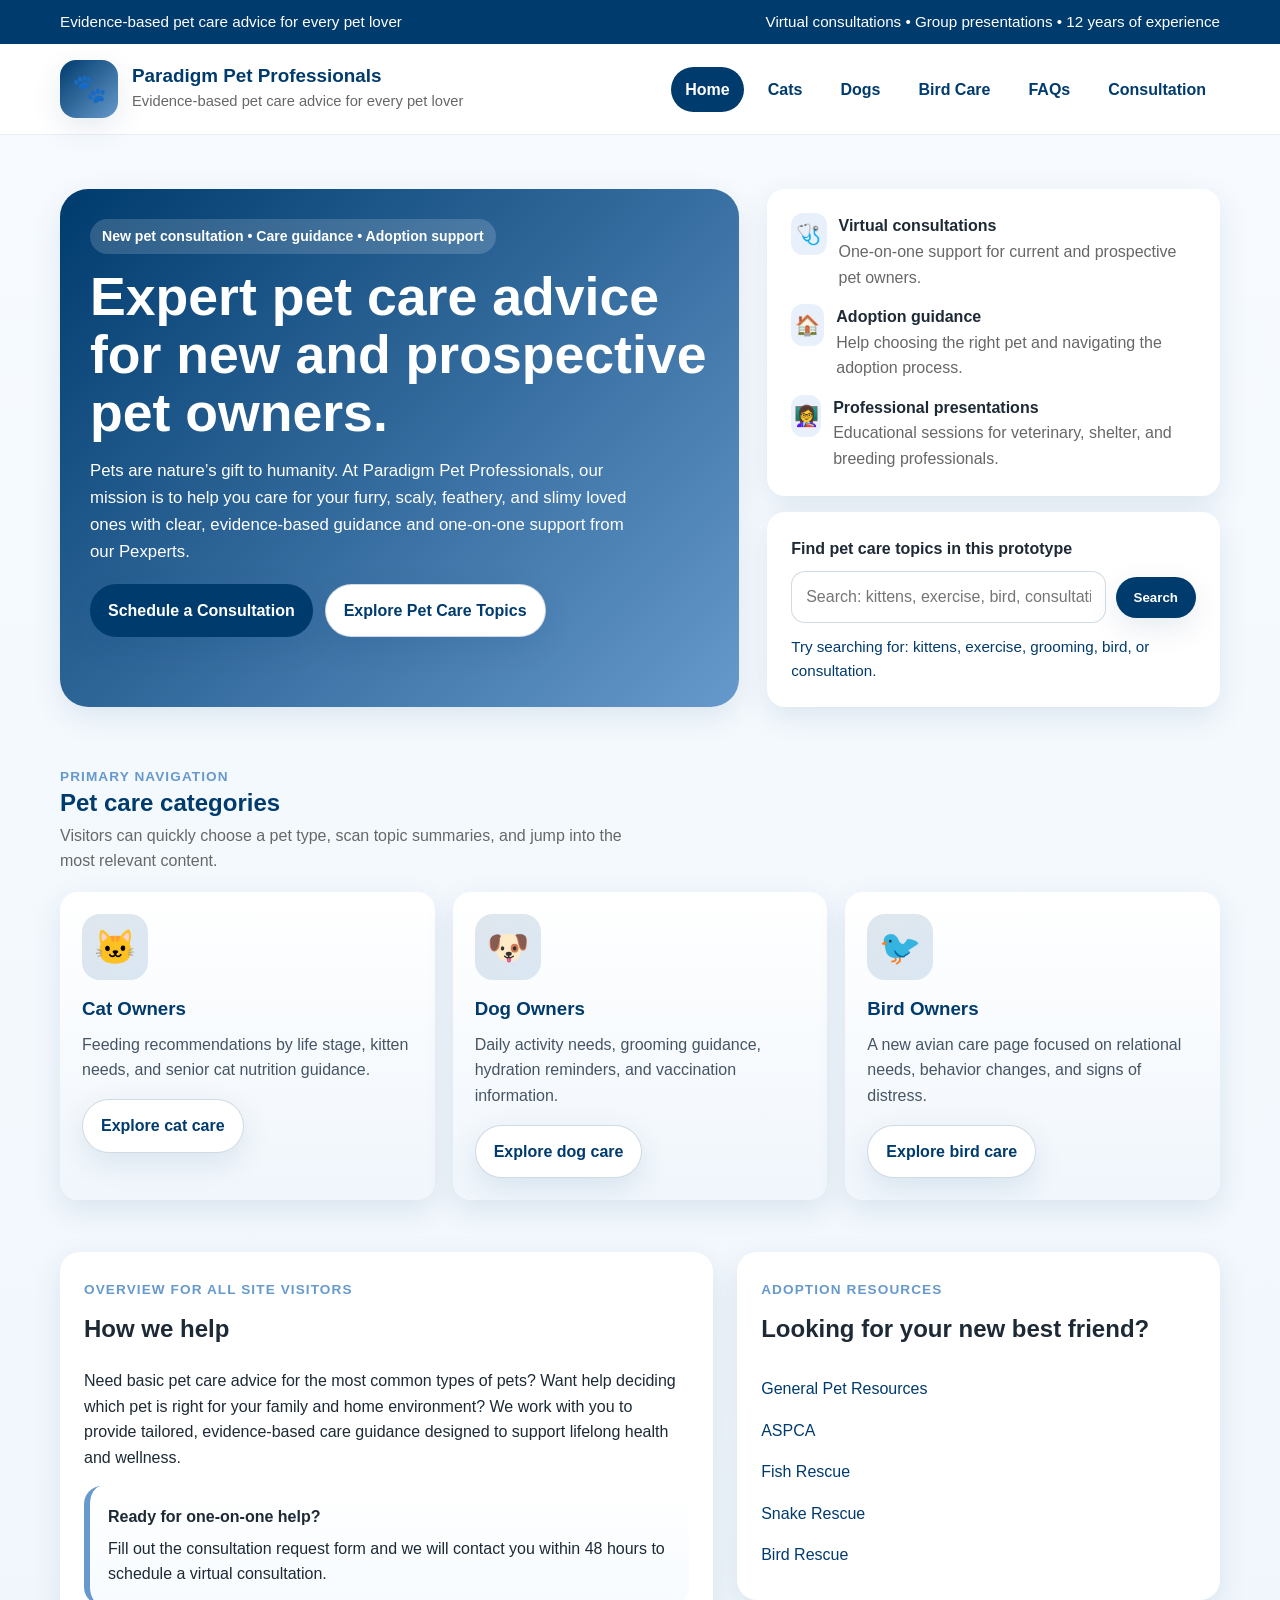
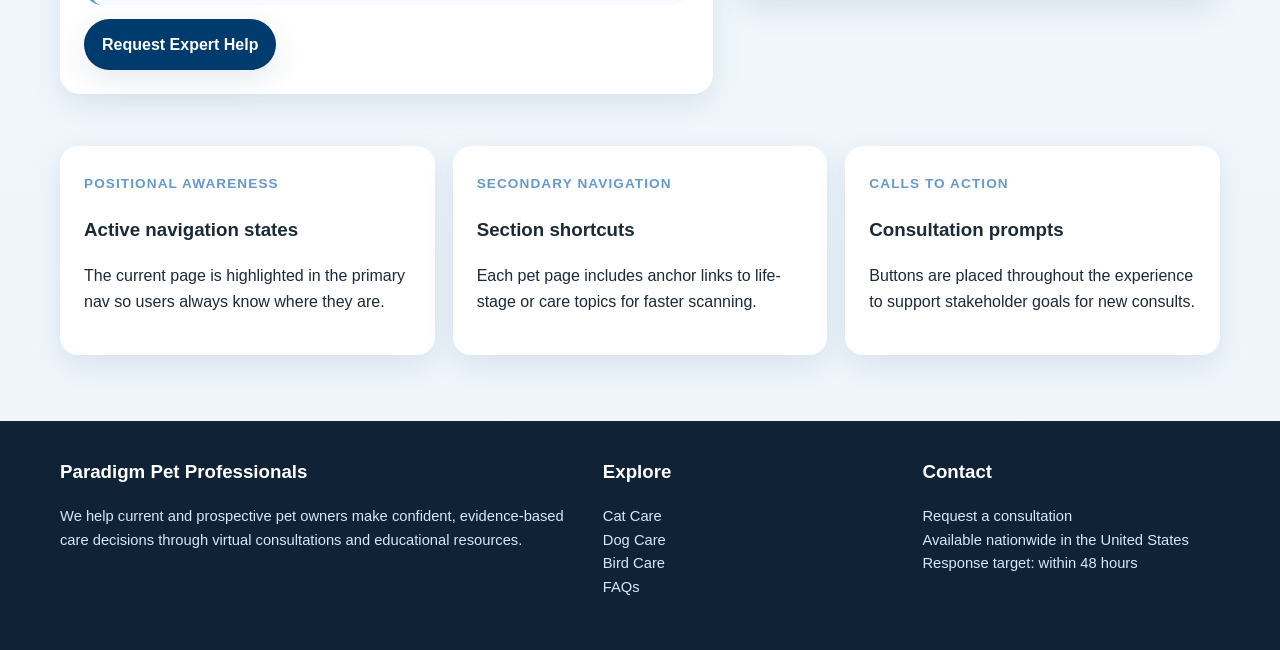
==== index.html @ 6cae9a1f "Add files via upload" ====
<!doctype html>
<html lang="en">
<head>
  <meta charset="utf-8">
  <meta name="viewport" content="width=device-width, initial-scale=1">
  <title>Home | Paradigm Pet Professionals</title>
  <meta name="description" content="Evidence-based pet care advice and virtual consultations for pet owners.">
  <style>
:root {
  --midnight: #003B6D;
  --sky: #6699CC;
  --dim: #676767;
  --silver: #BDBDBD;
  --bg: #f6f9fc;
  --card: #ffffff;
  --accent: #e8f1fb;
  --shadow: 0 10px 30px rgba(0,59,109,.10);
  --radius: 18px;
  --max: 1160px;
}
* { box-sizing: border-box; }
html { scroll-behavior: smooth; }
body {
  margin: 0;
  font-family: Inter, Arial, Helvetica, sans-serif;
  color: #1d2a36;
  background: linear-gradient(180deg, #f7fbff 0%, #eef5fb 100%);
  line-height: 1.6;
}
a { color: var(--midnight); text-decoration: none; }
a:hover { text-decoration: underline; }
img { max-width: 100%; display: block; }
.container { width: min(var(--max), calc(100% - 48px)); margin: 0 auto; }
.topbar {
  background: var(--midnight);
  color: white;
  font-size: .95rem;
}
.topbar .container {
  display: flex; justify-content: space-between; gap: 16px; padding: 10px 0;
}
.site-header {
  position: sticky; top: 0; z-index: 30; backdrop-filter: blur(12px);
  background: rgba(255,255,255,.92); border-bottom: 1px solid rgba(0,59,109,.08);
}
.header-wrap {
  display: flex; align-items: center; justify-content: space-between; gap: 20px; padding: 16px 0;
}
.brand {
  display: flex; align-items: center; gap: 14px; min-width: 0;
}
.logo {
  width: 58px; height: 58px; border-radius: 16px;
  background: linear-gradient(135deg, var(--midnight), var(--sky));
  display: grid; place-items: center; color: white; font-size: 28px; box-shadow: var(--shadow);
}
.brand h1 {
  font-size: 1.18rem; margin: 0; color: var(--midnight); line-height: 1.2;
}
.brand p { margin: 2px 0 0; color: var(--dim); font-size: .92rem; }
nav.primary ul { list-style: none; display: flex; gap: 10px; margin: 0; padding: 0; flex-wrap: wrap; }
nav.primary a {
  display: inline-block; padding: 10px 14px; border-radius: 999px; font-weight: 600;
}
nav.primary a:hover, nav.primary a.active { background: var(--midnight); color: white; text-decoration: none; }
.btn, button, .button {
  display: inline-flex; align-items: center; justify-content: center; gap: 10px;
  border: 0; border-radius: 999px; padding: 13px 18px; font-weight: 700; cursor: pointer;
  background: var(--midnight); color: white; box-shadow: var(--shadow); transition: transform .18s ease, opacity .18s ease;
}
.btn.secondary { background: white; color: var(--midnight); border: 1px solid rgba(0,59,109,.18); }
.btn:hover, button:hover { transform: translateY(-1px); text-decoration: none; }
.hero {
  padding: 54px 0 30px;
}
.hero-grid {
  display: grid; grid-template-columns: 1.2fr .8fr; gap: 28px; align-items: stretch;
}
.card {
  background: var(--card); border-radius: var(--radius); box-shadow: var(--shadow); padding: 24px;
}
.hero-copy {
  padding: 30px;
  background: linear-gradient(135deg, rgba(0,59,109,1) 0%, rgba(102,153,204,1) 100%);
  color: white; border-radius: 28px; box-shadow: var(--shadow);
}
.eyebrow {
  display: inline-block; padding: 6px 12px; background: rgba(255,255,255,.16); border-radius: 999px; font-size: .88rem; font-weight: 700;
}
.hero-copy h2 { font-size: clamp(2rem, 4.4vw, 3.35rem); line-height: 1.08; margin: 14px 0 14px; }
.hero-copy p { font-size: 1.05rem; max-width: 58ch; }
.hero-actions { display: flex; gap: 12px; flex-wrap: wrap; margin-top: 18px; }
.hero-aside { display: grid; gap: 16px; }
.stat {
  display: flex; gap: 12px; align-items: flex-start;
}
.stat-icon {
  width: 42px; height: 42px; border-radius: 12px; background: var(--accent); display: grid; place-items: center; font-size: 20px;
}
.grid-3 { display: grid; grid-template-columns: repeat(3, 1fr); gap: 18px; }
.grid-2 { display: grid; grid-template-columns: repeat(2, 1fr); gap: 18px; }
.section { padding: 26px 0; }
.section-title { display: flex; justify-content: space-between; align-items: end; gap: 16px; margin-bottom: 18px; }
.section-title h2, .section-title h1 { margin: 0; color: var(--midnight); line-height: 1.15; }
.section-title p { margin: 6px 0 0; color: var(--dim); max-width: 65ch; }
.pet-card {
  position: relative; overflow: hidden; padding: 22px; min-height: 220px;
  background: linear-gradient(180deg, #fff 0%, #f0f6fc 100%);
}
.pet-card .icon {
  width: 66px; height: 66px; border-radius: 18px; display: grid; place-items: center; font-size: 34px;
  background: linear-gradient(135deg, rgba(0,59,109,.12), rgba(102,153,204,.22)); margin-bottom: 14px;
}
.pet-card h3 { margin: 0 0 8px; color: var(--midnight); }
.pet-card p { margin: 0 0 16px; color: #455564; }
.kicker { color: var(--sky); font-size: .85rem; text-transform: uppercase; letter-spacing: .08em; font-weight: 800; }
.breadcrumbs { font-size: .95rem; color: var(--dim); margin: 18px 0 10px; }
.breadcrumbs a { color: var(--dim); }
.subnav {
  display: flex; flex-wrap: wrap; gap: 10px; margin: 10px 0 24px;
}
.subnav a { background: white; border: 1px solid rgba(0,59,109,.12); padding: 8px 12px; border-radius: 999px; font-weight: 600; }
.subnav a:hover { text-decoration: none; background: var(--accent); }
.content-grid {
  display: grid; grid-template-columns: 1.15fr .85fr; gap: 24px; align-items: start;
}
.info-panel { background: white; border-radius: 20px; box-shadow: var(--shadow); padding: 24px; }
.callout {
  background: linear-gradient(180deg, #fff 0%, #f7fbff 100%);
  border-left: 6px solid var(--sky);
  padding: 18px; border-radius: 18px; margin: 14px 0;
}
.checklist, .resource-list { margin: 0; padding-left: 18px; }
.checklist li, .resource-list li { margin: 9px 0; }
.accordion details {
  background: white; border-radius: 18px; box-shadow: var(--shadow); padding: 0 18px; margin-bottom: 14px; overflow: hidden;
}
.accordion summary {
  cursor: pointer; list-style: none; font-weight: 800; color: var(--midnight); padding: 18px 0;
}
.accordion summary::-webkit-details-marker { display:none; }
.accordion .body { padding: 0 0 18px; }
.form-wrap {
  background: linear-gradient(180deg, #fff 0%, #f4f9ff 100%);
}
form { display: grid; gap: 14px; }
label { display: grid; gap: 6px; font-weight: 700; color: var(--midnight); }
input, select, textarea {
  width: 100%; border: 1px solid rgba(0,59,109,.18); border-radius: 14px; padding: 12px 14px; font: inherit; background: white;
}
textarea { min-height: 130px; resize: vertical; }
.form-grid { display: grid; grid-template-columns: repeat(2, 1fr); gap: 14px; }
.notice { font-size: .93rem; color: var(--dim); }
footer {
  margin-top: 40px; background: #0f2236; color: white;
}
.footer-grid {
  display: grid; grid-template-columns: 1.4fr .8fr .8fr; gap: 22px; padding: 36px 0;
}
footer h3 { margin-top: 0; }
footer a { color: #d6e8fb; }
.small { font-size: .92rem; color: #d6e8fb; }
.searchbar { display:flex; gap:10px; align-items:center; margin-top:10px; }
.searchbar input { background: rgba(255,255,255,.94); }
.result-box { margin-top: 12px; font-size: .95rem; color: var(--midnight); }
.resource-links a { display:block; padding: 8px 0; }
.tag { display:inline-block; padding:6px 10px; background:#eff6fd; border-radius:999px; font-size:.86rem; color:var(--midnight); font-weight:700; margin-right:8px; margin-top:8px; }
.table-like { display:grid; gap:12px; }
.row { display:grid; grid-template-columns: 180px 1fr; gap:14px; padding:14px; background:white; border-radius:16px; box-shadow: var(--shadow); }
.muted { color: var(--dim); }
@media (max-width: 920px) {
  .hero-grid, .content-grid, .grid-3, .grid-2, .footer-grid { grid-template-columns: 1fr; }
  .form-grid { grid-template-columns: 1fr; }
  .header-wrap { flex-direction: column; align-items: stretch; }
}
</style>
</head>
<body>
  <div class="topbar">
    <div class="container">
      <div>Evidence-based pet care advice for every pet lover</div>
      <div>Virtual consultations • Group presentations • 12 years of experience</div>
    </div>
  </div>
  <header class="site-header">
    <div class="container header-wrap">
      <div class="brand">
        <div class="logo" aria-hidden="true">🐾</div>
        <div>
          <h1>Paradigm Pet Professionals</h1>
          <p>Evidence-based pet care advice for every pet lover</p>
        </div>
      </div>
      <nav class="primary" aria-label="Primary">
        <ul><li><a href="index.html" class="active">Home</a></li><li><a href="cats.html" class="">Cats</a></li><li><a href="dogs.html" class="">Dogs</a></li><li><a href="birds.html" class="">Bird Care</a></li><li><a href="faqs.html" class="">FAQs</a></li><li><a href="consult.html" class="">Consultation</a></li></ul>
      </nav>
    </div>
  </header>
  
<main>
  <section class="hero">
    <div class="container hero-grid">
      <div class="hero-copy">
        <span class="eyebrow">New pet consultation • Care guidance • Adoption support</span>
        <h2>Expert pet care advice for new and prospective pet owners.</h2>
        <p>Pets are nature’s gift to humanity. At Paradigm Pet Professionals, our mission is to help you care for your furry, scaly, feathery, and slimy loved ones with clear, evidence-based guidance and one-on-one support from our Pexperts.</p>
        <div class="hero-actions">
          <a class="btn" href="consult.html">Schedule a Consultation</a>
          <a class="btn secondary" href="#pet-categories">Explore Pet Care Topics</a>
        </div>
      </div>
      <div class="hero-aside">
        <div class="card">
          <div class="stat"><div class="stat-icon">🩺</div><div><strong>Virtual consultations</strong><br><span class="muted">One-on-one support for current and prospective pet owners.</span></div></div>
          <div class="stat" style="margin-top:14px;"><div class="stat-icon">🏠</div><div><strong>Adoption guidance</strong><br><span class="muted">Help choosing the right pet and navigating the adoption process.</span></div></div>
          <div class="stat" style="margin-top:14px;"><div class="stat-icon">👩‍🏫</div><div><strong>Professional presentations</strong><br><span class="muted">Educational sessions for veterinary, shelter, and breeding professionals.</span></div></div>
        </div>
        <div class="card">
          <strong>Find pet care topics in this prototype</strong>
          <div class="searchbar">
            <input data-search-input type="text" placeholder="Search: kittens, exercise, bird, consultation">
            <button data-search-btn type="button">Search</button>
          </div>
          <div class="result-box" data-search-result>Try searching for: kittens, exercise, grooming, bird, or consultation.</div>
        </div>
      </div>
    </div>
  </section>

  <section class="section" id="pet-categories">
    <div class="container">
      <div class="section-title">
        <div>
          <span class="kicker">Primary navigation</span>
          <h2>Pet care categories</h2>
          <p>Visitors can quickly choose a pet type, scan topic summaries, and jump into the most relevant content.</p>
        </div>
      </div>
      <div class="grid-3">
        <article class="pet-card card">
          <div class="icon">🐱</div>
          <h3>Cat Owners</h3>
          <p>Feeding recommendations by life stage, kitten needs, and senior cat nutrition guidance.</p>
          <a class="btn secondary" href="cats.html">Explore cat care</a>
        </article>
        <article class="pet-card card">
          <div class="icon">🐶</div>
          <h3>Dog Owners</h3>
          <p>Daily activity needs, grooming guidance, hydration reminders, and vaccination information.</p>
          <a class="btn secondary" href="dogs.html">Explore dog care</a>
        </article>
        <article class="pet-card card">
          <div class="icon">🐦</div>
          <h3>Bird Owners</h3>
          <p>A new avian care page focused on relational needs, behavior changes, and signs of distress.</p>
          <a class="btn secondary" href="birds.html">Explore bird care</a>
        </article>
      </div>
    </div>
  </section>

  <section class="section">
    <div class="container content-grid">
      <div class="info-panel">
        <span class="kicker">Overview for all site visitors</span>
        <h2 style="margin-top:8px;">How we help</h2>
        <p>Need basic pet care advice for the most common types of pets? Want help deciding which pet is right for your family and home environment? We work with you to provide tailored, evidence-based care guidance designed to support lifelong health and wellness.</p>
        <div class="callout">
          <strong>Ready for one-on-one help?</strong>
          <p style="margin:.35rem 0 0;">Fill out the consultation request form and we will contact you within 48 hours to schedule a virtual consultation.</p>
        </div>
        <a class="btn" href="consult.html">Request Expert Help</a>
      </div>
      <aside class="info-panel">
        <span class="kicker">Adoption resources</span>
        <h2 style="margin-top:8px;">Looking for your new best friend?</h2>
        <div class="resource-links">
          <a href="https://bestfriends.org/pet-care-resources/issues/pet-adoption-resources" target="_blank" rel="noopener">General Pet Resources</a>
          <a href="https://www.aspca.org/" target="_blank" rel="noopener">ASPCA</a>
          <a href="https://www.sterlingshelter.org/humane-society/koi-fish-rescue/" target="_blank" rel="noopener">Fish Rescue</a>
          <a href="https://savethesnakes.org/snakerescuecall/" target="_blank" rel="noopener">Snake Rescue</a>
          <a href="https://ftlob.rescuegroups.org/" target="_blank" rel="noopener">Bird Rescue</a>
        </div>
      </aside>
    </div>
  </section>

  <section class="section">
    <div class="container grid-3">
      <div class="card">
        <span class="kicker">Positional awareness</span>
        <h3>Active navigation states</h3>
        <p>The current page is highlighted in the primary nav so users always know where they are.</p>
      </div>
      <div class="card">
        <span class="kicker">Secondary navigation</span>
        <h3>Section shortcuts</h3>
        <p>Each pet page includes anchor links to life-stage or care topics for faster scanning.</p>
      </div>
      <div class="card">
        <span class="kicker">Calls to action</span>
        <h3>Consultation prompts</h3>
        <p>Buttons are placed throughout the experience to support stakeholder goals for new consults.</p>
      </div>
    </div>
  </section>
</main>

  <footer>
    <div class="container footer-grid">
      <div>
        <h3>Paradigm Pet Professionals</h3>
        <p class="small">We help current and prospective pet owners make confident, evidence-based care decisions through virtual consultations and educational resources.</p>
      </div>
      <div>
        <h3>Explore</h3>
        <p class="small"><a href="cats.html">Cat Care</a><br><a href="dogs.html">Dog Care</a><br><a href="birds.html">Bird Care</a><br><a href="faqs.html">FAQs</a></p>
      </div>
      <div>
        <h3>Contact</h3>
        <p class="small"><a href="consult.html">Request a consultation</a><br>Available nationwide in the United States<br>Response target: within 48 hours</p>
      </div>
    </div>
  </footer>
  <script>
const searchable = {
  kittens: 'See the Cats page and jump to the “Zero to Four Weeks” or “Four Weeks to One Year” sections.',
  senior: 'See Senior Cat Care for protein-focused feeding guidance for older cats.',
  exercise: 'See the Dogs page section titled “Diet & Exercise” for daily activity guidance.',
  grooming: 'See the Dogs page section titled “Grooming & Handling”.',
  vaccinations: 'See the Dogs page section titled “Vaccinations & Medications”.',
  bird: 'See the Bird Care page for relational needs, appetite changes, and behavior shifts.',
  consultation: 'Use the Consultation page to request expert help. All required fields are included.'
};

function setupSearch() {
  const input = document.querySelector('[data-search-input]');
  const btn = document.querySelector('[data-search-btn]');
  const result = document.querySelector('[data-search-result]');
  if (!input || !btn || !result) return;

  function runSearch() {
    const q = input.value.trim().toLowerCase();
    if (!q) {
      result.textContent = 'Try searching for: kittens, exercise, grooming, bird, or consultation.';
      return;
    }
    const match = Object.keys(searchable).find(k => q.includes(k));
    result.textContent = match ? searchable[match] : 'No exact match found in this prototype. Try: kittens, senior, exercise, grooming, bird, or consultation.';
  }

  btn.addEventListener('click', runSearch);
  input.addEventListener('keydown', (e) => {
    if (e.key === 'Enter') { e.preventDefault(); runSearch(); }
  });
}

document.addEventListener('DOMContentLoaded', setupSearch);
</script>
</body>
</html>
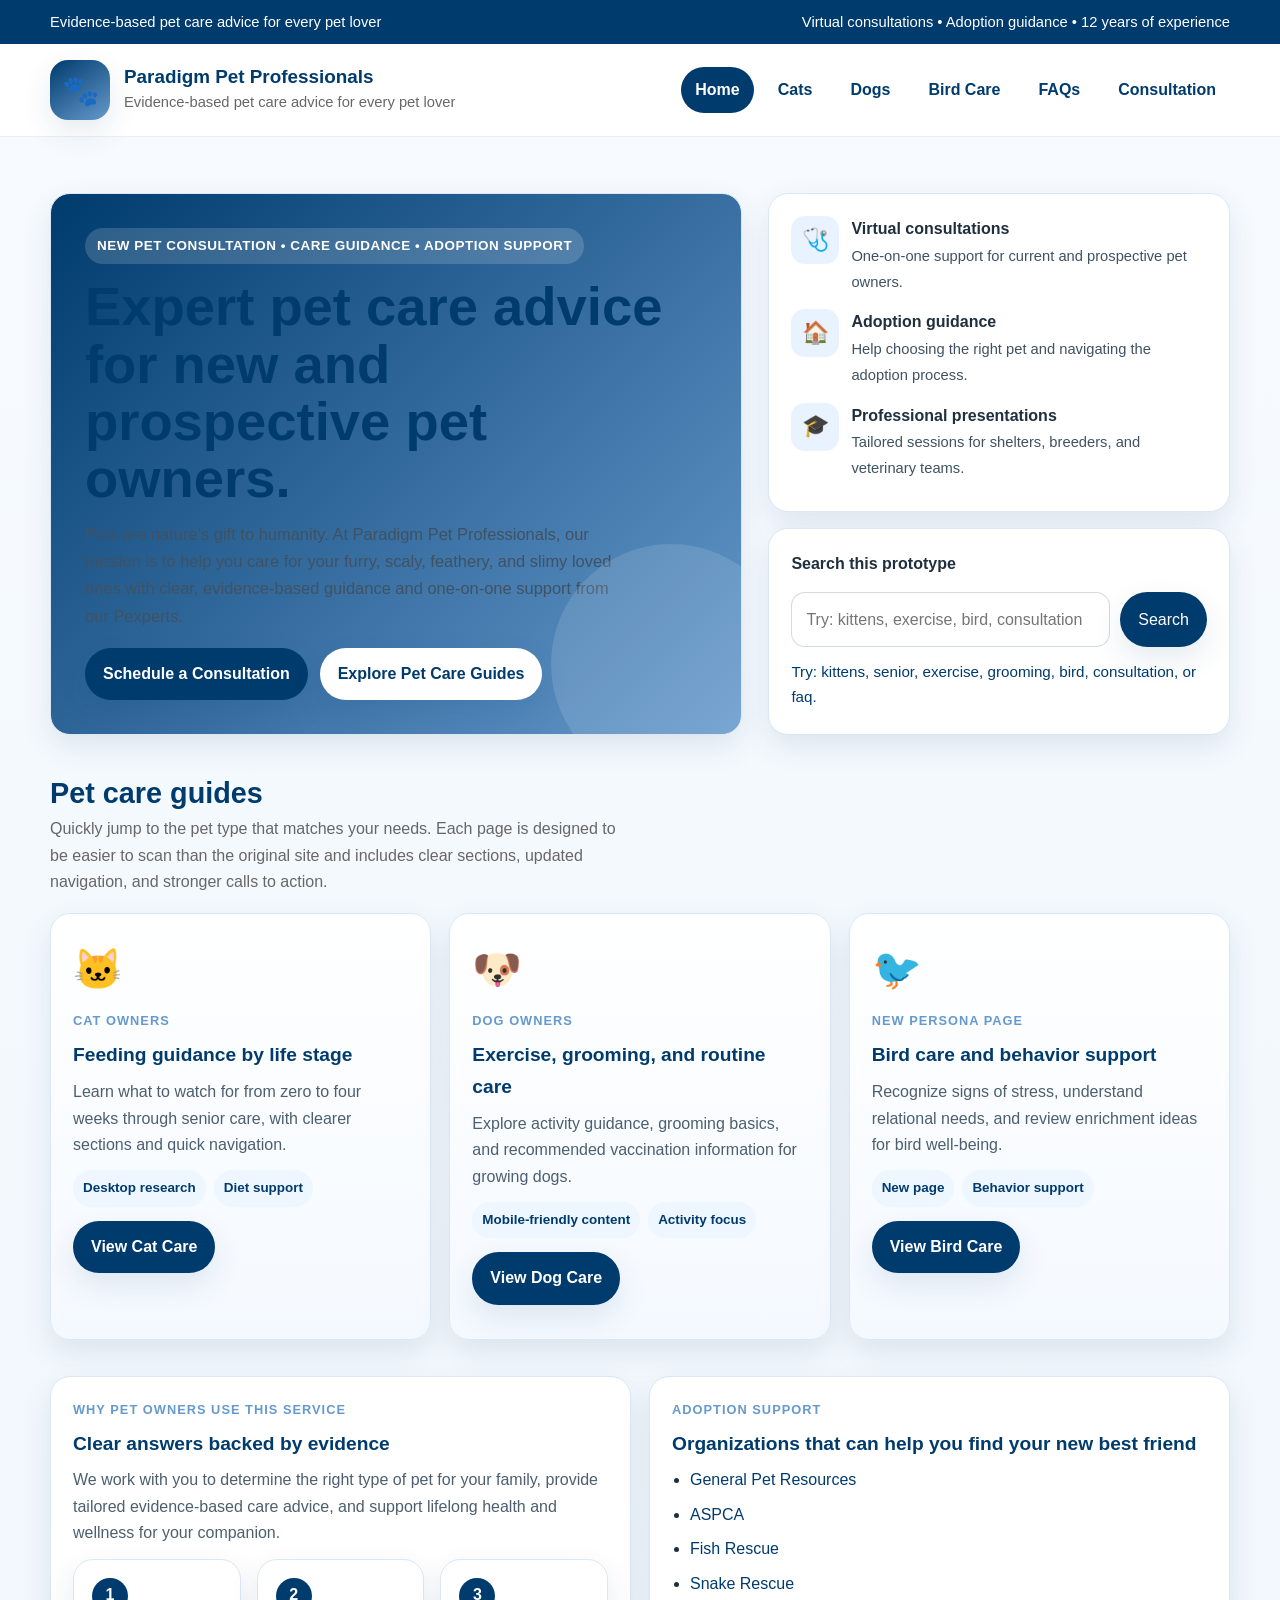
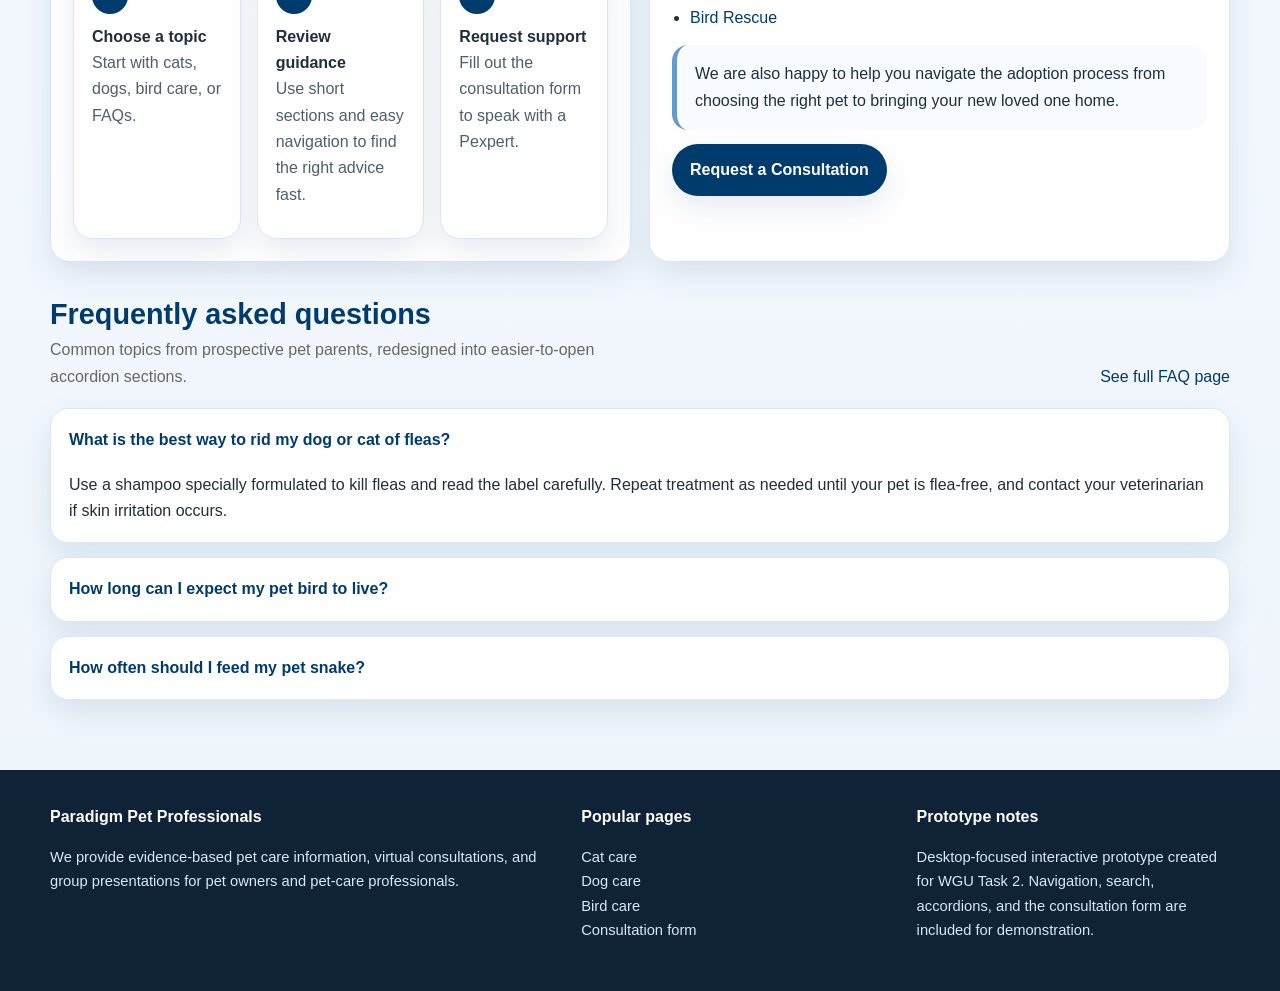
==== commit 7bab8884: "Add files via upload" ====
--- a/index.html
+++ b/index.html
@@ -1,361 +1,112 @@
 <!doctype html>
 <html lang="en">
 <head>
-  <meta charset="utf-8">
-  <meta name="viewport" content="width=device-width, initial-scale=1">
-  <title>Home | Paradigm Pet Professionals</title>
-  <meta name="description" content="Evidence-based pet care advice and virtual consultations for pet owners.">
-  <style>
-:root {
-  --midnight: #003B6D;
-  --sky: #6699CC;
-  --dim: #676767;
-  --silver: #BDBDBD;
-  --bg: #f6f9fc;
-  --card: #ffffff;
-  --accent: #e8f1fb;
-  --shadow: 0 10px 30px rgba(0,59,109,.10);
-  --radius: 18px;
-  --max: 1160px;
-}
-* { box-sizing: border-box; }
-html { scroll-behavior: smooth; }
-body {
-  margin: 0;
-  font-family: Inter, Arial, Helvetica, sans-serif;
-  color: #1d2a36;
-  background: linear-gradient(180deg, #f7fbff 0%, #eef5fb 100%);
-  line-height: 1.6;
-}
-a { color: var(--midnight); text-decoration: none; }
-a:hover { text-decoration: underline; }
-img { max-width: 100%; display: block; }
-.container { width: min(var(--max), calc(100% - 48px)); margin: 0 auto; }
-.topbar {
-  background: var(--midnight);
-  color: white;
-  font-size: .95rem;
-}
-.topbar .container {
-  display: flex; justify-content: space-between; gap: 16px; padding: 10px 0;
-}
-.site-header {
-  position: sticky; top: 0; z-index: 30; backdrop-filter: blur(12px);
-  background: rgba(255,255,255,.92); border-bottom: 1px solid rgba(0,59,109,.08);
-}
-.header-wrap {
-  display: flex; align-items: center; justify-content: space-between; gap: 20px; padding: 16px 0;
-}
-.brand {
-  display: flex; align-items: center; gap: 14px; min-width: 0;
-}
-.logo {
-  width: 58px; height: 58px; border-radius: 16px;
-  background: linear-gradient(135deg, var(--midnight), var(--sky));
-  display: grid; place-items: center; color: white; font-size: 28px; box-shadow: var(--shadow);
-}
-.brand h1 {
-  font-size: 1.18rem; margin: 0; color: var(--midnight); line-height: 1.2;
-}
-.brand p { margin: 2px 0 0; color: var(--dim); font-size: .92rem; }
-nav.primary ul { list-style: none; display: flex; gap: 10px; margin: 0; padding: 0; flex-wrap: wrap; }
-nav.primary a {
-  display: inline-block; padding: 10px 14px; border-radius: 999px; font-weight: 600;
-}
-nav.primary a:hover, nav.primary a.active { background: var(--midnight); color: white; text-decoration: none; }
-.btn, button, .button {
-  display: inline-flex; align-items: center; justify-content: center; gap: 10px;
-  border: 0; border-radius: 999px; padding: 13px 18px; font-weight: 700; cursor: pointer;
-  background: var(--midnight); color: white; box-shadow: var(--shadow); transition: transform .18s ease, opacity .18s ease;
-}
-.btn.secondary { background: white; color: var(--midnight); border: 1px solid rgba(0,59,109,.18); }
-.btn:hover, button:hover { transform: translateY(-1px); text-decoration: none; }
-.hero {
-  padding: 54px 0 30px;
-}
-.hero-grid {
-  display: grid; grid-template-columns: 1.2fr .8fr; gap: 28px; align-items: stretch;
-}
-.card {
-  background: var(--card); border-radius: var(--radius); box-shadow: var(--shadow); padding: 24px;
-}
-.hero-copy {
-  padding: 30px;
-  background: linear-gradient(135deg, rgba(0,59,109,1) 0%, rgba(102,153,204,1) 100%);
-  color: white; border-radius: 28px; box-shadow: var(--shadow);
-}
-.eyebrow {
-  display: inline-block; padding: 6px 12px; background: rgba(255,255,255,.16); border-radius: 999px; font-size: .88rem; font-weight: 700;
-}
-.hero-copy h2 { font-size: clamp(2rem, 4.4vw, 3.35rem); line-height: 1.08; margin: 14px 0 14px; }
-.hero-copy p { font-size: 1.05rem; max-width: 58ch; }
-.hero-actions { display: flex; gap: 12px; flex-wrap: wrap; margin-top: 18px; }
-.hero-aside { display: grid; gap: 16px; }
-.stat {
-  display: flex; gap: 12px; align-items: flex-start;
-}
-.stat-icon {
-  width: 42px; height: 42px; border-radius: 12px; background: var(--accent); display: grid; place-items: center; font-size: 20px;
-}
-.grid-3 { display: grid; grid-template-columns: repeat(3, 1fr); gap: 18px; }
-.grid-2 { display: grid; grid-template-columns: repeat(2, 1fr); gap: 18px; }
-.section { padding: 26px 0; }
-.section-title { display: flex; justify-content: space-between; align-items: end; gap: 16px; margin-bottom: 18px; }
-.section-title h2, .section-title h1 { margin: 0; color: var(--midnight); line-height: 1.15; }
-.section-title p { margin: 6px 0 0; color: var(--dim); max-width: 65ch; }
-.pet-card {
-  position: relative; overflow: hidden; padding: 22px; min-height: 220px;
-  background: linear-gradient(180deg, #fff 0%, #f0f6fc 100%);
-}
-.pet-card .icon {
-  width: 66px; height: 66px; border-radius: 18px; display: grid; place-items: center; font-size: 34px;
-  background: linear-gradient(135deg, rgba(0,59,109,.12), rgba(102,153,204,.22)); margin-bottom: 14px;
-}
-.pet-card h3 { margin: 0 0 8px; color: var(--midnight); }
-.pet-card p { margin: 0 0 16px; color: #455564; }
-.kicker { color: var(--sky); font-size: .85rem; text-transform: uppercase; letter-spacing: .08em; font-weight: 800; }
-.breadcrumbs { font-size: .95rem; color: var(--dim); margin: 18px 0 10px; }
-.breadcrumbs a { color: var(--dim); }
-.subnav {
-  display: flex; flex-wrap: wrap; gap: 10px; margin: 10px 0 24px;
-}
-.subnav a { background: white; border: 1px solid rgba(0,59,109,.12); padding: 8px 12px; border-radius: 999px; font-weight: 600; }
-.subnav a:hover { text-decoration: none; background: var(--accent); }
-.content-grid {
-  display: grid; grid-template-columns: 1.15fr .85fr; gap: 24px; align-items: start;
-}
-.info-panel { background: white; border-radius: 20px; box-shadow: var(--shadow); padding: 24px; }
-.callout {
-  background: linear-gradient(180deg, #fff 0%, #f7fbff 100%);
-  border-left: 6px solid var(--sky);
-  padding: 18px; border-radius: 18px; margin: 14px 0;
-}
-.checklist, .resource-list { margin: 0; padding-left: 18px; }
-.checklist li, .resource-list li { margin: 9px 0; }
-.accordion details {
-  background: white; border-radius: 18px; box-shadow: var(--shadow); padding: 0 18px; margin-bottom: 14px; overflow: hidden;
-}
-.accordion summary {
-  cursor: pointer; list-style: none; font-weight: 800; color: var(--midnight); padding: 18px 0;
-}
-.accordion summary::-webkit-details-marker { display:none; }
-.accordion .body { padding: 0 0 18px; }
-.form-wrap {
-  background: linear-gradient(180deg, #fff 0%, #f4f9ff 100%);
-}
-form { display: grid; gap: 14px; }
-label { display: grid; gap: 6px; font-weight: 700; color: var(--midnight); }
-input, select, textarea {
-  width: 100%; border: 1px solid rgba(0,59,109,.18); border-radius: 14px; padding: 12px 14px; font: inherit; background: white;
-}
-textarea { min-height: 130px; resize: vertical; }
-.form-grid { display: grid; grid-template-columns: repeat(2, 1fr); gap: 14px; }
-.notice { font-size: .93rem; color: var(--dim); }
-footer {
-  margin-top: 40px; background: #0f2236; color: white;
-}
-.footer-grid {
-  display: grid; grid-template-columns: 1.4fr .8fr .8fr; gap: 22px; padding: 36px 0;
-}
-footer h3 { margin-top: 0; }
-footer a { color: #d6e8fb; }
-.small { font-size: .92rem; color: #d6e8fb; }
-.searchbar { display:flex; gap:10px; align-items:center; margin-top:10px; }
-.searchbar input { background: rgba(255,255,255,.94); }
-.result-box { margin-top: 12px; font-size: .95rem; color: var(--midnight); }
-.resource-links a { display:block; padding: 8px 0; }
-.tag { display:inline-block; padding:6px 10px; background:#eff6fd; border-radius:999px; font-size:.86rem; color:var(--midnight); font-weight:700; margin-right:8px; margin-top:8px; }
-.table-like { display:grid; gap:12px; }
-.row { display:grid; grid-template-columns: 180px 1fr; gap:14px; padding:14px; background:white; border-radius:16px; box-shadow: var(--shadow); }
-.muted { color: var(--dim); }
-@media (max-width: 920px) {
-  .hero-grid, .content-grid, .grid-3, .grid-2, .footer-grid { grid-template-columns: 1fr; }
-  .form-grid { grid-template-columns: 1fr; }
-  .header-wrap { flex-direction: column; align-items: stretch; }
-}
-</style>
+<meta charset="utf-8">
+<meta name="viewport" content="width=device-width, initial-scale=1">
+<title>Home | Paradigm Pet Professionals</title>
+<link rel="stylesheet" href="styles.css">
+
 </head>
 <body>
-  <div class="topbar">
-    <div class="container">
-      <div>Evidence-based pet care advice for every pet lover</div>
-      <div>Virtual consultations • Group presentations • 12 years of experience</div>
+<div class="topbar"><div class="container"><div>Evidence-based pet care advice for every pet lover</div><div>Virtual consultations • Adoption guidance • 12 years of experience</div></div></div>
+<header class="site-header">
+  <div class="container header-wrap">
+    <div class="brand"><div class="logo">🐾</div><div><h1>Paradigm Pet Professionals</h1><p>Evidence-based pet care advice for every pet lover</p></div></div>
+    <nav class="primary" aria-label="Primary"><ul><li><a href="index.html" class="active">Home</a></li><li><a href="cats.html" class="">Cats</a></li><li><a href="dogs.html" class="">Dogs</a></li><li><a href="birds.html" class="">Bird Care</a></li><li><a href="faqs.html" class="">FAQs</a></li><li><a href="consult.html" class="">Consultation</a></li></ul></nav>
+  </div>
+</header>
+<main>
+
+<section class="page-hero">
+  <div class="container hero-card">
+    <div class="hero-main panel">
+      <span class="eyebrow">New pet consultation • Care guidance • Adoption support</span>
+      <h2>Expert pet care advice for new and prospective pet owners.</h2>
+      <p>Pets are nature’s gift to humanity. At Paradigm Pet Professionals, our mission is to help you care for your furry, scaly, feathery, and slimy loved ones with clear, evidence-based guidance and one-on-one support from our Pexperts.</p>
+      <div class="hero-actions"><a class="btn" href="consult.html">Schedule a Consultation</a><a class="btn alt" href="#pet-guides">Explore Pet Care Guides</a></div>
+    </div>
+    <div class="hero-side">
+      <div class="panel info-card">
+        <div class="icon-row"><div class="icon">🩺</div><div><strong>Virtual consultations</strong><br><span class="small" style="color:#405262">One-on-one support for current and prospective pet owners.</span></div></div>
+        <div class="icon-row" style="margin-top:14px"><div class="icon">🏠</div><div><strong>Adoption guidance</strong><br><span class="small" style="color:#405262">Help choosing the right pet and navigating the adoption process.</span></div></div>
+        <div class="icon-row" style="margin-top:14px"><div class="icon">🎓</div><div><strong>Professional presentations</strong><br><span class="small" style="color:#405262">Tailored sessions for shelters, breeders, and veterinary teams.</span></div></div>
+      </div>
+      <div class="panel info-card search-wrap" data-search>
+        <strong>Search this prototype</strong>
+        <div class="search-row"><input data-search-input type="text" placeholder="Try: kittens, exercise, bird, consultation"><button class="btn" data-search-btn type="button">Search</button></div>
+        <div class="result" data-search-result>Try: kittens, senior, exercise, grooming, bird, consultation, or faq.</div>
+      </div>
     </div>
   </div>
-  <header class="site-header">
-    <div class="container header-wrap">
-      <div class="brand">
-        <div class="logo" aria-hidden="true">🐾</div>
-        <div>
-          <h1>Paradigm Pet Professionals</h1>
-          <p>Evidence-based pet care advice for every pet lover</p>
-        </div>
-      </div>
-      <nav class="primary" aria-label="Primary">
-        <ul><li><a href="index.html" class="active">Home</a></li><li><a href="cats.html" class="">Cats</a></li><li><a href="dogs.html" class="">Dogs</a></li><li><a href="birds.html" class="">Bird Care</a></li><li><a href="faqs.html" class="">FAQs</a></li><li><a href="consult.html" class="">Consultation</a></li></ul>
-      </nav>
+</section>
+
+<section class="section" id="pet-guides">
+  <div class="container">
+    <div class="section-title"><div><h2>Pet care guides</h2><p>Quickly jump to the pet type that matches your needs. Each page is designed to be easier to scan than the original site and includes clear sections, updated navigation, and stronger calls to action.</p></div></div>
+    <div class="grid-3">
+      <article class="panel pet-card"><div class="pet-emoji">🐱</div><div class="kicker">Cat owners</div><h4>Feeding guidance by life stage</h4><p>Learn what to watch for from zero to four weeks through senior care, with clearer sections and quick navigation.</p><div class="tags"><span class="tag">Desktop research</span><span class="tag">Diet support</span></div><p style="margin-top:14px"><a class="btn" href="cats.html">View Cat Care</a></p></article>
+      <article class="panel pet-card"><div class="pet-emoji">🐶</div><div class="kicker">Dog owners</div><h4>Exercise, grooming, and routine care</h4><p>Explore activity guidance, grooming basics, and recommended vaccination information for growing dogs.</p><div class="tags"><span class="tag">Mobile-friendly content</span><span class="tag">Activity focus</span></div><p style="margin-top:14px"><a class="btn" href="dogs.html">View Dog Care</a></p></article>
+      <article class="panel pet-card"><div class="pet-emoji">🐦</div><div class="kicker">New persona page</div><h4>Bird care and behavior support</h4><p>Recognize signs of stress, understand relational needs, and review enrichment ideas for bird well-being.</p><div class="tags"><span class="tag">New page</span><span class="tag">Behavior support</span></div><p style="margin-top:14px"><a class="btn" href="birds.html">View Bird Care</a></p></article>
     </div>
-  </header>
-  
-<main>
-  <section class="hero">
-    <div class="container hero-grid">
-      <div class="hero-copy">
-        <span class="eyebrow">New pet consultation • Care guidance • Adoption support</span>
-        <h2>Expert pet care advice for new and prospective pet owners.</h2>
-        <p>Pets are nature’s gift to humanity. At Paradigm Pet Professionals, our mission is to help you care for your furry, scaly, feathery, and slimy loved ones with clear, evidence-based guidance and one-on-one support from our Pexperts.</p>
-        <div class="hero-actions">
-          <a class="btn" href="consult.html">Schedule a Consultation</a>
-          <a class="btn secondary" href="#pet-categories">Explore Pet Care Topics</a>
-        </div>
-      </div>
-      <div class="hero-aside">
-        <div class="card">
-          <div class="stat"><div class="stat-icon">🩺</div><div><strong>Virtual consultations</strong><br><span class="muted">One-on-one support for current and prospective pet owners.</span></div></div>
-          <div class="stat" style="margin-top:14px;"><div class="stat-icon">🏠</div><div><strong>Adoption guidance</strong><br><span class="muted">Help choosing the right pet and navigating the adoption process.</span></div></div>
-          <div class="stat" style="margin-top:14px;"><div class="stat-icon">👩‍🏫</div><div><strong>Professional presentations</strong><br><span class="muted">Educational sessions for veterinary, shelter, and breeding professionals.</span></div></div>
-        </div>
-        <div class="card">
-          <strong>Find pet care topics in this prototype</strong>
-          <div class="searchbar">
-            <input data-search-input type="text" placeholder="Search: kittens, exercise, bird, consultation">
-            <button data-search-btn type="button">Search</button>
-          </div>
-          <div class="result-box" data-search-result>Try searching for: kittens, exercise, grooming, bird, or consultation.</div>
-        </div>
+  </div>
+</section>
+
+<section class="section">
+  <div class="container grid-2">
+    <div class="panel article-card">
+      <div class="kicker">Why pet owners use this service</div>
+      <h4>Clear answers backed by evidence</h4>
+      <p>We work with you to determine the right type of pet for your family, provide tailored evidence-based care advice, and support lifelong health and wellness for your companion.</p>
+      <div class="process">
+        <div class="panel step"><div class="num">1</div><strong>Choose a topic</strong><p>Start with cats, dogs, bird care, or FAQs.</p></div>
+        <div class="panel step"><div class="num">2</div><strong>Review guidance</strong><p>Use short sections and easy navigation to find the right advice fast.</p></div>
+        <div class="panel step"><div class="num">3</div><strong>Request support</strong><p>Fill out the consultation form to speak with a Pexpert.</p></div>
       </div>
     </div>
-  </section>
+    <div class="panel resource-card">
+      <div class="kicker">Adoption support</div>
+      <h4>Organizations that can help you find your new best friend</h4>
+      <ul class="clean">
+        <li><a href="https://bestfriends.org/pet-care-resources/issues/pet-adoption-resources">General Pet Resources</a></li>
+        <li><a href="https://www.aspca.org/">ASPCA</a></li>
+        <li><a href="https://www.sterlingshelter.org/humane-society/koi-fish-rescue/">Fish Rescue</a></li>
+        <li><a href="https://savethesnakes.org/snakerescuecall/">Snake Rescue</a></li>
+        <li><a href="https://ftlob.rescuegroups.org/">Bird Rescue</a></li>
+      </ul>
+      <div class="callout">We are also happy to help you navigate the adoption process from choosing the right pet to bringing your new loved one home.</div>
+      <a class="btn" href="consult.html">Request a Consultation</a>
+    </div>
+  </div>
+</section>
 
-  <section class="section" id="pet-categories">
-    <div class="container">
-      <div class="section-title">
-        <div>
-          <span class="kicker">Primary navigation</span>
-          <h2>Pet care categories</h2>
-          <p>Visitors can quickly choose a pet type, scan topic summaries, and jump into the most relevant content.</p>
-        </div>
-      </div>
-      <div class="grid-3">
-        <article class="pet-card card">
-          <div class="icon">🐱</div>
-          <h3>Cat Owners</h3>
-          <p>Feeding recommendations by life stage, kitten needs, and senior cat nutrition guidance.</p>
-          <a class="btn secondary" href="cats.html">Explore cat care</a>
-        </article>
-        <article class="pet-card card">
-          <div class="icon">🐶</div>
-          <h3>Dog Owners</h3>
-          <p>Daily activity needs, grooming guidance, hydration reminders, and vaccination information.</p>
-          <a class="btn secondary" href="dogs.html">Explore dog care</a>
-        </article>
-        <article class="pet-card card">
-          <div class="icon">🐦</div>
-          <h3>Bird Owners</h3>
-          <p>A new avian care page focused on relational needs, behavior changes, and signs of distress.</p>
-          <a class="btn secondary" href="birds.html">Explore bird care</a>
-        </article>
-      </div>
+<section class="section">
+  <div class="container">
+    <div class="section-title"><div><h2>Frequently asked questions</h2><p>Common topics from prospective pet parents, redesigned into easier-to-open accordion sections.</p></div><a href="faqs.html">See full FAQ page</a></div>
+    <div class="accordion">
+      <details open><summary>What is the best way to rid my dog or cat of fleas?</summary><div class="body">Use a shampoo specially formulated to kill fleas and read the label carefully. Repeat treatment as needed until your pet is flea-free, and contact your veterinarian if skin irritation occurs.</div></details>
+      <details><summary>How long can I expect my pet bird to live?</summary><div class="body">Lifespan varies by species, size, environment, and care quality. Cockatiels and budgies may live up to 20 years on average, while some parrots can live much longer.</div></details>
+      <details><summary>How often should I feed my pet snake?</summary><div class="body">Most snakes eat once or twice per week, depending on age, size, and activity level. If a snake has not eaten in two or three weeks and seems lethargic, contact a veterinarian.</div></details>
     </div>
-  </section>
+  </div>
+</section>
 
-  <section class="section">
-    <div class="container content-grid">
-      <div class="info-panel">
-        <span class="kicker">Overview for all site visitors</span>
-        <h2 style="margin-top:8px;">How we help</h2>
-        <p>Need basic pet care advice for the most common types of pets? Want help deciding which pet is right for your family and home environment? We work with you to provide tailored, evidence-based care guidance designed to support lifelong health and wellness.</p>
-        <div class="callout">
-          <strong>Ready for one-on-one help?</strong>
-          <p style="margin:.35rem 0 0;">Fill out the consultation request form and we will contact you within 48 hours to schedule a virtual consultation.</p>
-        </div>
-        <a class="btn" href="consult.html">Request Expert Help</a>
-      </div>
-      <aside class="info-panel">
-        <span class="kicker">Adoption resources</span>
-        <h2 style="margin-top:8px;">Looking for your new best friend?</h2>
-        <div class="resource-links">
-          <a href="https://bestfriends.org/pet-care-resources/issues/pet-adoption-resources" target="_blank" rel="noopener">General Pet Resources</a>
-          <a href="https://www.aspca.org/" target="_blank" rel="noopener">ASPCA</a>
-          <a href="https://www.sterlingshelter.org/humane-society/koi-fish-rescue/" target="_blank" rel="noopener">Fish Rescue</a>
-          <a href="https://savethesnakes.org/snakerescuecall/" target="_blank" rel="noopener">Snake Rescue</a>
-          <a href="https://ftlob.rescuegroups.org/" target="_blank" rel="noopener">Bird Rescue</a>
-        </div>
-      </aside>
+</main>
+<footer>
+  <div class="container footer-grid">
+    <div>
+      <h4>Paradigm Pet Professionals</h4>
+      <p class="small">We provide evidence-based pet care information, virtual consultations, and group presentations for pet owners and pet-care professionals.</p>
     </div>
-  </section>
-
-  <section class="section">
-    <div class="container grid-3">
-      <div class="card">
-        <span class="kicker">Positional awareness</span>
-        <h3>Active navigation states</h3>
-        <p>The current page is highlighted in the primary nav so users always know where they are.</p>
-      </div>
-      <div class="card">
-        <span class="kicker">Secondary navigation</span>
-        <h3>Section shortcuts</h3>
-        <p>Each pet page includes anchor links to life-stage or care topics for faster scanning.</p>
-      </div>
-      <div class="card">
-        <span class="kicker">Calls to action</span>
-        <h3>Consultation prompts</h3>
-        <p>Buttons are placed throughout the experience to support stakeholder goals for new consults.</p>
-      </div>
+    <div>
+      <h4>Popular pages</h4>
+      <p class="small"><a href="cats.html">Cat care</a><br><a href="dogs.html">Dog care</a><br><a href="birds.html">Bird care</a><br><a href="consult.html">Consultation form</a></p>
     </div>
-  </section>
-</main>
-
-  <footer>
-    <div class="container footer-grid">
-      <div>
-        <h3>Paradigm Pet Professionals</h3>
-        <p class="small">We help current and prospective pet owners make confident, evidence-based care decisions through virtual consultations and educational resources.</p>
-      </div>
-      <div>
-        <h3>Explore</h3>
-        <p class="small"><a href="cats.html">Cat Care</a><br><a href="dogs.html">Dog Care</a><br><a href="birds.html">Bird Care</a><br><a href="faqs.html">FAQs</a></p>
-      </div>
-      <div>
-        <h3>Contact</h3>
-        <p class="small"><a href="consult.html">Request a consultation</a><br>Available nationwide in the United States<br>Response target: within 48 hours</p>
-      </div>
+    <div>
+      <h4>Prototype notes</h4>
+      <p class="small">Desktop-focused interactive prototype created for WGU Task 2. Navigation, search, accordions, and the consultation form are included for demonstration.</p>
     </div>
-  </footer>
-  <script>
-const searchable = {
-  kittens: 'See the Cats page and jump to the “Zero to Four Weeks” or “Four Weeks to One Year” sections.',
-  senior: 'See Senior Cat Care for protein-focused feeding guidance for older cats.',
-  exercise: 'See the Dogs page section titled “Diet & Exercise” for daily activity guidance.',
-  grooming: 'See the Dogs page section titled “Grooming & Handling”.',
-  vaccinations: 'See the Dogs page section titled “Vaccinations & Medications”.',
-  bird: 'See the Bird Care page for relational needs, appetite changes, and behavior shifts.',
-  consultation: 'Use the Consultation page to request expert help. All required fields are included.'
-};
-
-function setupSearch() {
-  const input = document.querySelector('[data-search-input]');
-  const btn = document.querySelector('[data-search-btn]');
-  const result = document.querySelector('[data-search-result]');
-  if (!input || !btn || !result) return;
-
-  function runSearch() {
-    const q = input.value.trim().toLowerCase();
-    if (!q) {
-      result.textContent = 'Try searching for: kittens, exercise, grooming, bird, or consultation.';
-      return;
-    }
-    const match = Object.keys(searchable).find(k => q.includes(k));
-    result.textContent = match ? searchable[match] : 'No exact match found in this prototype. Try: kittens, senior, exercise, grooming, bird, or consultation.';
-  }
-
-  btn.addEventListener('click', runSearch);
-  input.addEventListener('keydown', (e) => {
-    if (e.key === 'Enter') { e.preventDefault(); runSearch(); }
-  });
-}
-
-document.addEventListener('DOMContentLoaded', setupSearch);
-</script>
+  </div>
+</footer>
+<script src="script.js"></script>
 </body>
 </html>
--- a/styles.css
+++ b/styles.css
@@ -0,0 +1,107 @@
+
+:root{
+  --midnight:#003B6D;
+  --sky:#6699CC;
+  --dim:#676767;
+  --silver:#BDBDBD;
+  --bg:#f4f8fc;
+  --ink:#1f2f3d;
+  --card:#ffffff;
+  --line:#dbe7f3;
+  --accent:#e9f3ff;
+  --success:#e9f8ee;
+  --radius:20px;
+  --shadow:0 12px 30px rgba(0,59,109,.10);
+  --max:1180px;
+}
+*{box-sizing:border-box}
+html{scroll-behavior:smooth}
+body{margin:0;font-family:Inter,Segoe UI,Arial,sans-serif;color:var(--ink);background:linear-gradient(180deg,#f7fbff 0,#eef5fb 100%);line-height:1.65}
+a{color:var(--midnight);text-decoration:none}
+a:hover{text-decoration:underline}
+img{max-width:100%;display:block}
+.container{width:min(var(--max),calc(100% - 52px));margin:0 auto}
+.topbar{background:var(--midnight);color:#fff;font-size:.92rem}
+.topbar .container{display:flex;justify-content:space-between;gap:20px;padding:10px 0}
+.site-header{position:sticky;top:0;z-index:20;background:rgba(255,255,255,.94);backdrop-filter:blur(12px);border-bottom:1px solid rgba(0,59,109,.08)}
+.header-wrap{display:flex;align-items:center;justify-content:space-between;gap:20px;padding:16px 0}
+.brand{display:flex;align-items:center;gap:14px}
+.logo{width:60px;height:60px;border-radius:18px;background:linear-gradient(145deg,var(--midnight),var(--sky));display:grid;place-items:center;color:#fff;font-size:30px;box-shadow:var(--shadow)}
+.brand h1{margin:0;color:var(--midnight);font-size:1.18rem;line-height:1.15}
+.brand p{margin:2px 0 0;color:var(--dim);font-size:.92rem}
+nav.primary ul{list-style:none;display:flex;gap:10px;flex-wrap:wrap;margin:0;padding:0}
+nav.primary a{display:inline-flex;padding:10px 14px;border-radius:999px;font-weight:700}
+nav.primary a.active,nav.primary a:hover{background:var(--midnight);color:#fff;text-decoration:none}
+.page-hero{padding:34px 0 16px}
+.breadcrumbs{font-size:.93rem;color:var(--dim);margin-bottom:10px}
+.page-hero h2{margin:0 0 8px;color:var(--midnight);font-size:clamp(2rem,4vw,3rem);line-height:1.1}
+.page-hero p{margin:0;max-width:68ch;color:#405262}
+.hero-card{display:grid;grid-template-columns:1.2fr .8fr;gap:26px;align-items:stretch;padding:22px 0 8px}
+.panel{background:var(--card);border:1px solid var(--line);border-radius:var(--radius);box-shadow:var(--shadow)}
+.hero-main{padding:34px;background:linear-gradient(135deg,var(--midnight),var(--sky));color:#fff;position:relative;overflow:hidden}
+.hero-main:after{content:'';position:absolute;right:-50px;bottom:-50px;width:240px;height:240px;border-radius:50%;background:rgba(255,255,255,.12)}
+.eyebrow{display:inline-block;padding:7px 12px;border-radius:999px;background:rgba(255,255,255,.16);font-size:.84rem;font-weight:800;letter-spacing:.04em;text-transform:uppercase}
+.hero-main h2{font-size:clamp(2.1rem,4.4vw,3.4rem);line-height:1.05;margin:14px 0 14px}
+.hero-main p{max-width:58ch;font-size:1.03rem}
+.hero-actions{display:flex;gap:12px;flex-wrap:wrap;margin-top:18px}
+.btn{display:inline-flex;align-items:center;justify-content:center;gap:10px;padding:13px 18px;border-radius:999px;background:var(--midnight);color:#fff;font-weight:800;border:0;cursor:pointer;box-shadow:var(--shadow)}
+.btn:hover{text-decoration:none;transform:translateY(-1px)}
+.btn.alt{background:#fff;color:var(--midnight)}
+.hero-side{display:grid;gap:16px}
+.info-card{padding:22px}
+.icon-row{display:flex;gap:12px;align-items:flex-start}
+.icon{width:48px;height:48px;border-radius:14px;background:var(--accent);display:grid;place-items:center;font-size:22px;flex:0 0 auto}
+.search-wrap input,.search-wrap button{font:inherit}
+.search-wrap{display:grid;gap:12px}
+.search-row{display:flex;gap:10px}
+input,select,textarea{width:100%;padding:12px 14px;border-radius:14px;border:1px solid rgba(0,59,109,.18);font:inherit;background:#fff}
+textarea{min-height:130px;resize:vertical}
+button{font:inherit}
+.result{font-size:.95rem;color:var(--midnight);min-height:24px}
+.section{padding:18px 0}
+.section-title{display:flex;justify-content:space-between;align-items:end;gap:18px;margin-bottom:18px}
+.section-title h3,.section-title h2{margin:0;color:var(--midnight);font-size:1.8rem;line-height:1.15}
+.section-title p{margin:6px 0 0;color:var(--dim);max-width:64ch}
+.grid-3{display:grid;grid-template-columns:repeat(3,1fr);gap:18px}
+.grid-2{display:grid;grid-template-columns:repeat(2,1fr);gap:18px}
+.pet-card,.mini-card,.resource-card,.testimonial,.article-card{padding:22px}
+.pet-card{background:linear-gradient(180deg,#fff 0,#f4f9ff 100%);position:relative;overflow:hidden}
+.pet-card .pet-emoji{font-size:40px;margin-bottom:8px}
+.kicker{font-size:.8rem;text-transform:uppercase;letter-spacing:.08em;color:var(--sky);font-weight:800}
+.pet-card h4,.mini-card h4,.article-card h4,.resource-card h4{margin:8px 0;color:var(--midnight);font-size:1.2rem}
+.pet-card p,.mini-card p,.article-card p,.resource-card p,.testimonial p{margin:0 0 12px;color:#4d5f6e}
+.tags{display:flex;gap:8px;flex-wrap:wrap}
+.tag{display:inline-flex;padding:7px 10px;background:#eef6ff;border-radius:999px;color:var(--midnight);font-size:.84rem;font-weight:700}
+.quick-nav{display:flex;gap:10px;flex-wrap:wrap;margin:10px 0 22px}
+.quick-nav a{padding:8px 12px;background:#fff;border:1px solid var(--line);border-radius:999px;font-weight:700}
+.quick-nav a:hover{text-decoration:none;background:var(--accent)}
+.content-layout{display:grid;grid-template-columns:minmax(0,1fr) 320px;gap:22px;align-items:start}
+.content-stack{display:grid;gap:18px}
+.section-card{padding:24px}
+.section-card h3{margin:0 0 10px;color:var(--midnight);font-size:1.45rem}
+.callout{padding:16px 18px;border-left:5px solid var(--sky);background:#f8fbff;border-radius:16px;margin:14px 0}
+ul.clean{margin:0;padding-left:18px}
+ul.clean li{margin:8px 0}
+.sidebar{position:sticky;top:96px;display:grid;gap:16px}
+.stat-list{display:grid;gap:12px}
+.stat-box{padding:16px;border-radius:16px;background:#f8fbff;border:1px solid var(--line)}
+.stat-box strong{display:block;color:var(--midnight)}
+.accordion details{padding:0 18px;border-radius:18px;background:#fff;border:1px solid var(--line);box-shadow:var(--shadow);margin-bottom:14px}
+.accordion summary{padding:18px 0;font-weight:800;color:var(--midnight);cursor:pointer;list-style:none}
+.accordion summary::-webkit-details-marker{display:none}
+.accordion .body{padding:0 0 18px}
+.process{display:grid;grid-template-columns:repeat(3,1fr);gap:16px}
+.step{padding:18px}
+.step .num{width:36px;height:36px;border-radius:50%;display:grid;place-items:center;background:var(--midnight);color:#fff;font-weight:800;margin-bottom:10px}
+.form-card{padding:24px}
+.form-grid{display:grid;grid-template-columns:repeat(2,1fr);gap:14px}
+.notice{font-size:.92rem;color:var(--dim)}
+.success{display:none;padding:16px 18px;background:var(--success);border:1px solid #b8dec4;border-radius:16px;color:#184f2a}
+.success.show{display:block}
+footer{margin-top:38px;background:#0f2236;color:#fff}
+.footer-grid{display:grid;grid-template-columns:1.3fr .8fr .8fr;gap:22px;padding:34px 0}
+footer h4{margin:0 0 12px}
+footer a{color:#d7e8fa}
+.small{font-size:.92rem;color:#d7e8fa}
+hr.soft{border:none;border-top:1px solid var(--line);margin:8px 0 0}
+@media(max-width:980px){.hero-card,.content-layout,.grid-3,.grid-2,.footer-grid,.process{grid-template-columns:1fr}.form-grid{grid-template-columns:1fr}.header-wrap{flex-direction:column;align-items:flex-start}.sidebar{position:static}}
